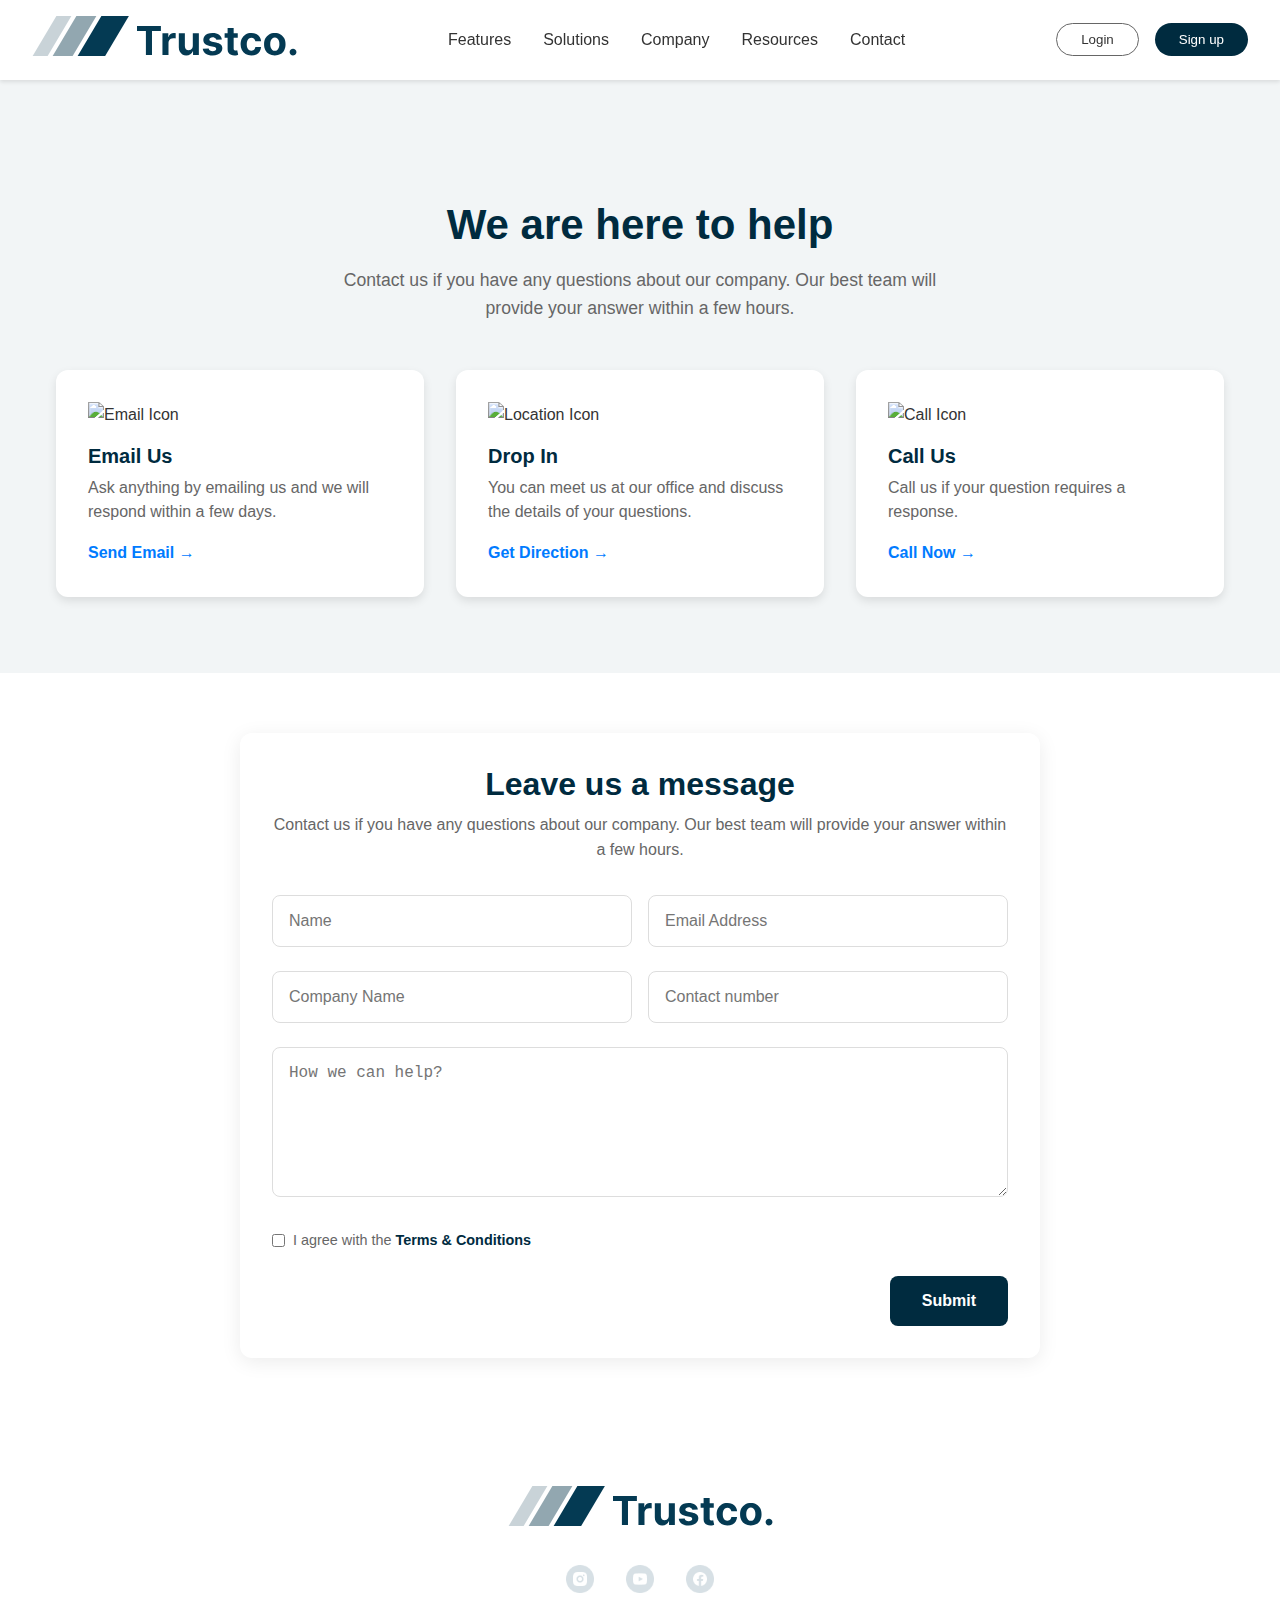
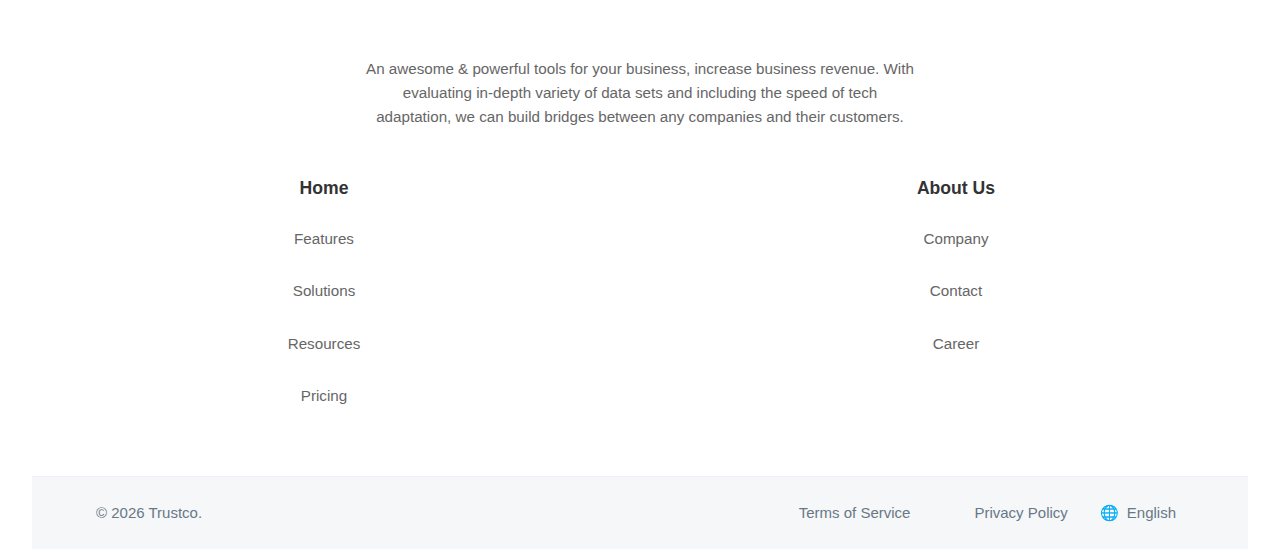
==== Contact.html @ e8b7ffca "Implement the Contact Page" ====
<!DOCTYPE html>
<html lang="en">
<head>
    <meta charset="UTF-8">
    <meta name="viewport" content="width=device-width, initial-scale=1.0">
    <title>Contact Us - Trustco</title>
    <link rel="stylesheet" href="style.css">
    <script defer src="script.js"></script>
</head>
<body>
    <!-- Navigation Bar (Header) -->
    <header class="navbar">
        <!-- Logo Section -->
        <div class="logo">
            <a href="index.html">
                <img src="images/Logo.svg" alt="Trustco Logo">
            </a>
        </div>

        <!-- Navigation Links -->
        <nav>
            <ul class="nav-links">
                <li><a href="#">Features</a></li>
                <li><a href="#">Solutions</a></li>
                <li><a href="#">Company</a></li>
                <li><a href="#">Resources</a></li>
                <li><a href="Contact.html">Contact</a></li>
            </ul>
        </nav>

        <!-- Authentication Buttons -->
        <div class="auth-buttons">
            <button class="login">Login</button>
            <button class="signup">Sign up</button>
        </div>

        <!-- Mobile Menu Toggle Button -->
        <div class="hamburger" onclick="toggleMenu()">
            ☰
        </div>
    </header>

    <!-- Mobile Menu -->
    <div class="mobile-menu" id="mobileMenu">
        <span class="close-btn" onclick="toggleMenu()">×</span>
        <ul>
            <li><a href="#">Features</a></li>
            <li><a href="#">Solutions</a></li>
            <li><a href="#">Company</a></li>
            <li><a href="#">Resources</a></li>
            <li><a href="Contact.html">Contact</a></li>
        </ul>
        <!-- Add auth buttons to mobile menu -->
        <div class="mobile-auth">
            <button class="login">Login</button>
            <button class="signup">Sign up</button>
        </div>
    </div>

    <!-- Help Section -->
    <section class="help-section">
        <div class="help-container">
            <h2>We are here to help</h2>
            <p>Contact us if you have any questions about our company. Our best team will provide your answer within a few hours.</p>
            
            <div class="help-cards">
                <!-- Email Us -->
                <div class="help-card">
                    <img src="images/email.png" alt="Email Icon" class="help-icon">
                    <h3>Email Us</h3>
                    <p>Ask anything by emailing us and we will respond within a few days.</p>
                    <a href="#">Send Email →</a>
                </div>

                <!-- Drop In -->
                <div class="help-card">
                    <img src="images/location.png" alt="Location Icon" class="help-icon">
                    <h3>Drop In</h3>
                    <p>You can meet us at our office and discuss the details of your questions.</p>
                    <a href="#">Get Direction →</a>
                </div>

                <!-- Call Us -->
                <div class="help-card">
                    <img src="images/call.png" alt="Call Icon" class="help-icon">
                    <h3>Call Us</h3>
                    <p>Call us if your question requires a response.</p>
                    <a href="#">Call Now →</a>
                </div>
            </div>
        </div>
    </section>

    <!-- Contact Form Section -->
    <section class="contact-section">
        <h2 class="contact-title">Leave us a message</h2>
        <p class="contact-subtitle">
            Contact us if you have any questions about our company. Our best team will provide your answer within a few hours.
        </p>
        <form class="contact-form">
            <div class="input-group">
                <div class="input-container">
                    <input type="text" placeholder="Name">
                </div>
                <div class="input-container">
                    <input type="email" placeholder="Email Address">
                </div>
            </div>
            <div class="input-group">
                <div class="input-container">
                    <input type="text" placeholder="Company Name">
                </div>
                <div class="input-container">
                    <input type="tel" placeholder="Contact number">
                </div>
            </div>
            <div class="textarea-container">
                <textarea placeholder="How we can help?"></textarea>
            </div>
            <div class="checkbox-group">
                <input type="checkbox" id="terms">
                <label for="terms">I agree with the <a href="#">Terms & Conditions</a></label>
            </div>
            <button type="submit" class="submit-btn">Submit</button>
        </form>
    </section>

    <!-- Footer Section -->
    <footer class="footer">
        <div class="footer-container">
            <!-- Left Section: Logo and Social Icons -->
            <div class="footer-left">
                <div class="footer-logo">
                    <img src="images/Logo.svg" alt="Trustco Logo">
                </div>
                <div class="social-icons">
                    <a href="#" aria-label="Facebook"><img src="images/Icon.png" alt="Facebook"></a>
                    <a href="#" aria-label="Instagram"><img src="images/Icon1.png" alt="Instagram"></a>
                    <a href="#" aria-label="YouTube"><img src="images/Icon3.png" alt="YouTube"></a>
                </div>
            </div>

            <!-- Center Section: Company Description -->
            <div class="footer-center">
                <p>An awesome & powerful tools for your business, increase business revenue. 
                With evaluating in-depth variety of data sets and including the speed of tech adaptation, 
                we can build bridges between any companies and their customers.</p>
            </div>

            <!-- Right Section: Navigation Links -->
            <div class="footer-right">
                <div class="footer-links">
                    <div class="footer-column">
                        <h4>Home</h4>
                        <ul>
                            <li><a href="#">Features</a></li>
                            <li><a href="#">Solutions</a></li>
                            <li><a href="#">Resources</a></li>
                            <li><a href="#">Pricing</a></li>
                        </ul>
                    </div>
                    <div class="footer-column">
                        <h4>About Us</h4>
                        <ul>
                            <li><a href="#">Company</a></li>
                            <li><a href="#">Contact</a></li>
                            <li><a href="#">Career</a></li>
                        </ul>
                    </div>
                </div>
            </div>
        </div>
        <div class="site-credit">
            <div class="credit-left">
                &copy; <span id="currentYear">2024</span> Trustco.
            </div>
            <div class="credit-center">
                <a href="#" class="term">Terms of Service</a>
                <a href="#" class="privacy">Privacy Policy</a>
            </div>
            <div class="credit-right">
                <span class="globe-icon">🌐</span> English
            </div>
        </div>
    </footer>
</body>
</html>
---- style.css ----
/* Main Styles */
/* Styles will be added in subsequent tickets */

/* ============================= */
/* CSS Variables */
/* ============================= */
:root {
    /* Colors */
    --primary-color: #002B3F;
    --secondary-color: #007BFF;
    --text-color: #333;
    --light-text: #666;
    --background-color: #f2f5f6;
    --white: #ffffff;
    
    /* Spacing */
    --spacing-xs: 4px;
    --spacing-sm: 8px;
    --spacing-md: 16px;
    --spacing-lg: 24px;
    --spacing-xl: 32px;

    /* Breakpoints */
    --mobile: 480px;
    --tablet: 768px;
    --desktop: 1024px;
}

/* ============================= */
/* General Reset and Global Styles */
/* ============================= */
* {
    margin: 0;
    padding: 0;
    box-sizing: border-box;
}

html {
    font-size: 16px; /* Base font size for rem units */
    scroll-behavior: smooth;
}

/* Responsive base font size */
@media (max-width: 768px) {
    html {
        font-size: 14px;
    }
}

@media (max-width: 480px) {
    html {
        font-size: 12px;
    }
}

body {
    font-family: Arial, sans-serif;
    line-height: 1.6;
    color: var(--text-color);
    background-color: var(--white);
}

/* Typography */
h1, h2, h3, h4, h5, h6 {
    margin-bottom: var(--spacing-md);
    line-height: 1.2;
}

h1 {
    font-size: 2.5rem;
}

h2 {
    font-size: 2rem;
}

h3 {
    font-size: 1.75rem;
}

h4 {
    font-size: 1.5rem;
}

h5 {
    font-size: 1.25rem;
}

h6 {
    font-size: 1rem;
}

p {
    margin-bottom: var(--spacing-md);
    font-size: 1rem;
}

/* Links */
a {
    color: var(--secondary-color);
    text-decoration: none;
    transition: color 0.3s ease;
}

a:hover {
    color: var(--primary-color);
    text-decoration: underline;
}

/* Container */
.container {
    width: 100%;
    max-width: 1200px;
    margin: 0 auto;
    padding: 0 var(--spacing-md);
}

/* ============================= */
/* Hero Section Styles */
/* ============================= */

.hero {
    display: flex;
    align-items: center;
    justify-content: center;
    width: 100%;
    padding: 50px;
    background-color: var(--background-color);
    min-height: 100vh;
    gap: var(--spacing-xl);
}

/* Hero Images */
.hero-image {
    flex: 1;
    display: flex;
    justify-content: center;
    align-items: center;
}

.hero-image img {
    max-width: 100%;
    height: auto;
    object-fit: contain;
}

/* Hero Content */
.hero-content {
    flex: 2;
    max-width: 600px;
    text-align: center;
    padding: 0 var(--spacing-md);
}

.hero-content h1 {
    font-size: 3.5rem;
    font-weight: bold;
    color: var(--text-color);
    margin-bottom: var(--spacing-lg);
    line-height: 1.2;
}

.hero-content .highlight {
    color: var(--primary-color);
}

.hero-content p {
    font-size: 1.1rem;
    color: var(--light-text);
    margin-bottom: var(--spacing-xl);
    line-height: 1.6;
}

/* Hero Buttons */
.buttons {
    display: flex;
    justify-content: center;
    gap: var(--spacing-md);
}

.get-started, .video-btn {
    padding: 12px 24px;
    border-radius: 30px;
    font-size: 1rem;
    font-weight: bold;
    cursor: pointer;
}

.get-started {
    background: var(--primary-color);
    color: var(--white);
    border: none;
    transition: transform 0.3s ease, background-color 0.3s ease;
}

.get-started:hover {
    transform: translateY(-2px);
    background-color: #003b56;
}

.video-btn {
    background: var(--white);
    color: var(--primary-color);
    border: 2px solid var(--primary-color);
    display: flex;
    align-items: center;
    gap: 8px;
    transition: transform 0.3s ease, background-color 0.3s ease, color 0.3s ease;
}

.video-btn:hover {
    transform: translateY(-2px);
    background-color: var(--primary-color);
    color: var(--white);
}

.video-btn img.play-icon {
    width: 20px;
    height: 20px;
    margin-right: 8px;
}

/* Media Queries */
@media (max-width: 1024px) {
    .hero {
        padding: 2rem;
    }

    .hero-content {
        flex: 1 1 100%;
        order: 1;
    }

    .hero-image {
        flex: 1 1 45%;
    }

    .left-image {
        order: 2;
    }

    .right-image {
        order: 3;
    }
}

@media (max-width: 768px) {
    .hero {
        padding: 1.5rem;
        min-height: auto;
    }

    .hero-content h1 {
        font-size: 2.5rem;
        margin-bottom: var(--spacing-md);
    }

    .buttons {
        flex-direction: column;
        align-items: center;
        gap: var(--spacing-sm);
    }

    .get-started, .video-btn {
        width: 100%;
        max-width: 300px;
    }
}

@media (max-width: 480px) {
    .hero {
        padding: 1rem;
    }

    .hero-image {
        flex: 1 1 100%;
    }

    .left-image {
        display: none;
    }

    .right-image {
        margin-top: var(--spacing-lg);
    }

    .hero-content {
        padding: 0;
    }

    .hero-content h1 {
        font-size: 2rem;
    }
}

/* Utility Classes */
.text-center {
    text-align: center;
}

.mt-1 { margin-top: var(--spacing-sm); }
.mt-2 { margin-top: var(--spacing-md); }
.mt-3 { margin-top: var(--spacing-lg); }
.mt-4 { margin-top: var(--spacing-xl); }

.mb-1 { margin-bottom: var(--spacing-sm); }
.mb-2 { margin-bottom: var(--spacing-md); }
.mb-3 { margin-bottom: var(--spacing-lg); }
.mb-4 { margin-bottom: var(--spacing-xl); }

/* ============================= */
/* Navbar Styles */
/* ============================= */
.navbar {
    display: flex;
    justify-content: space-between;
    align-items: center;
    padding: 1rem 2rem;
    background: var(--white);
    position: sticky;
    top: 0;
    z-index: 1000;
    box-shadow: 0 2px 4px rgba(0, 0, 0, 0.1);
    transition: padding 0.3s ease; /* Smooth transition for padding changes */
}

/* Logo styling */
.logo img {
    height: 40px;
    width: auto;
}

/* Navigation menu */
.nav-links {
    display: flex;
    list-style: none;
    gap: 2rem;
}

.nav-links a {
    color: var(--text-color);
    text-decoration: none;
    font-weight: 500;
    transition: color 0.3s ease;
}

.nav-links a:hover {
    color: var(--primary-color);
}

/* Authentication buttons */
.auth-buttons {
    display: flex;
    gap: 1rem;
}

.auth-buttons button {
    padding: 0.5rem 1.5rem;
    border-radius: 30px;
    font-weight: 500;
    cursor: pointer;
    transition: all 0.3s ease;
}

.login {
    background: transparent;
    border: 1px solid var(--light-text);
    color: var(--text-color);
}

.signup {
    background: var(--primary-color);
    border: none;
    color: var(--white);
}

.auth-buttons button:hover {
    transform: translateY(-2px);
}

/* Mobile menu button */
.hamburger {
    display: none;
    font-size: 1.5rem;
    cursor: pointer;
}

/* Mobile menu */
.mobile-menu {
    display: none;
    position: fixed;
    top: 0;
    left: 0;
    width: 100%;
    height: 100vh;
    background: var(--white);
    padding: 2rem;
    z-index: 1001;
    opacity: 0;
    visibility: hidden;
    transition: opacity 0.3s ease, visibility 0.3s ease;
}

.mobile-menu.active {
    opacity: 1;
    visibility: visible;
    display: block;
}

.mobile-menu ul {
    list-style: none;
    margin-top: 3rem;
    padding: 0;
}

.mobile-menu li {
    margin: 1.5rem 0;
    opacity: 0;
    transform: translateY(20px);
    transition: opacity 0.3s ease, transform 0.3s ease;
}

.mobile-menu.active li {
    opacity: 1;
    transform: translateY(0);
}

.mobile-menu a {
    color: var(--text-color);
    text-decoration: none;
    font-size: 1.2rem;
    font-weight: 500;
    transition: color 0.3s ease;
}

.mobile-menu a:hover {
    color: var(--primary-color);
}

/* Mobile menu buttons */
.mobile-menu .mobile-auth {
    margin-top: 2rem;
    display: flex;
    flex-direction: column;
    gap: 1rem;
}

.mobile-menu .mobile-auth button {
    width: 100%;
    padding: 0.8rem;
    border-radius: 30px;
    font-weight: 500;
    cursor: pointer;
    transition: all 0.3s ease;
}

/* Close button */
.close-btn {
    position: absolute;
    top: 1.5rem;
    right: 1.5rem;
    font-size: 2rem;
    cursor: pointer;
    color: var(--text-color);
    transition: color 0.3s ease;
}

.close-btn:hover {
    color: var(--primary-color);
}

/* Enhanced responsive styles */
@media (max-width: 1024px) {
    .navbar {
        padding: 1rem;
    }

    .nav-links {
        gap: 1.5rem;
    }

    .auth-buttons button {
        padding: 0.4rem 1.2rem;
    }
}

@media (max-width: 768px) {
    .navbar {
        padding: 0.8rem 1rem;
    }

    .nav-links, 
    .auth-buttons {
        display: none;
    }

    .hamburger {
        display: block;
        padding: 0.5rem;
        font-size: 1.5rem;
        color: var(--text-color);
        transition: color 0.3s ease;
    }

    .hamburger:hover {
        color: var(--primary-color);
    }

    .logo img {
        height: 35px; /* Slightly smaller logo on mobile */
    }
}

@media (max-width: 480px) {
    .navbar {
        padding: 0.6rem 0.8rem;
    }

    .logo img {
        height: 30px; /* Even smaller logo on very small screens */
    }
}

/* ============================= */
/* Trusted Companies Section */
/* ============================= */
.trusted-companies {
    padding: 4rem 2rem;
    text-align: center;
    background: var(--white);
}

.trusted-companies h2 {
    font-size: 18px;
    font-weight: 600;
    color: #333;
    margin-bottom: 15px;
}

.company-logos {
    display: flex;
    justify-content: center;
    align-items: center;
    gap: 90px;
    list-style: none;
    padding: 0;
    margin: 0;
}

.company-logos li img {
    max-height: 40px;
    filter: grayscale(100%);
    opacity: 0.8;
    transition: opacity 0.3s ease;
}

.company-logos li img:hover {
    opacity: 1;
    filter: grayscale(0%);
}

/* Responsive styles for the company logos */
@media (max-width: 1024px) {
    .company-logos {
        gap: 2rem;
    }
}

@media (max-width: 768px) {
    .trusted-companies {
        padding: 2rem;
    }

    .company-logos {
        gap: 1.5rem;
        flex-wrap: wrap; /* Allow logos to wrap on smaller screens */
    }

    .company-logos img {
        height: 25px;
        max-width: 100%; /* Ensure images don't overflow */
    }
}

@media (max-width: 480px) {
    .trusted-companies {
        padding: 2rem 1rem;
    }

    .company-logos {
        gap: 1rem;
        flex-wrap: wrap;
    }

    .company-logos img {
        height: 20px;
    }

    .trusted-companies h2 {
        font-size: 16px; /* Slightly smaller heading on mobile */
        margin-bottom: 1rem;
    }
}

/* ============================= */
/* Video Section */
/* ============================= */
.video-section {
    padding: 4rem 2rem;
    background: var(--white);
    text-align: center;
}

.video-container {
    max-width: 1200px;
    margin: 0 auto;
}

.video-section h2 {
    font-size: 2.5rem;
    color: var(--text-color);
    margin-bottom: 1rem;
}

.video-section p {
    font-size: 1.1rem;
    color: var(--light-text);
    margin-bottom: 2rem;
    max-width: 600px;
    margin-left: auto;
    margin-right: auto;
}

.video-thumbnail {
    position: relative;
    max-width: 800px;
    margin: 0 auto;
    border-radius: 20px;
    overflow: hidden;
    box-shadow: 0 10px 30px rgba(0, 0, 0, 0.1);
    cursor: pointer;
}

.video-thumbnail img {
    width: 100%;
    height: auto;
    display: block;
    transition: transform 0.3s ease;
}

.play-button {
    position: absolute;
    top: 50%;
    left: 50%;
    transform: translate(-50%, -50%);
    width: 80px;
    height: 80px;
    background: rgba(255, 255, 255, 0.9);
    border-radius: 50%;
    display: flex;
    align-items: center;
    justify-content: center;
    transition: all 0.3s ease;
    box-shadow: 0 4px 12px rgba(0, 0, 0, 0.15);
}

.play-icon {
    width: 30px;
    height: 30px;
    margin-left: 5px;
}

/* Hover effects */
.video-thumbnail:hover img {
    transform: scale(1.02);
}

.video-thumbnail:hover .play-button {
    background: white;
    transform: translate(-50%, -50%) scale(1.1);
    box-shadow: 0 6px 16px rgba(0, 0, 0, 0.2);
}

/* Responsive styles */
@media (max-width: 1024px) {
    .video-section {
        padding: 3rem 1.5rem;
    }

    .video-section h2 {
        font-size: 2rem;
    }

    .video-container {
        max-width: 90%;
    }
}

@media (max-width: 768px) {
    .video-section {
        padding: 2.5rem 1rem;
    }

    .video-section h2 {
        font-size: 1.8rem;
    }

    .video-section p {
        font-size: 1rem;
        margin-bottom: 1.5rem;
    }

    .play-button {
        width: 60px;
        height: 60px;
    }

    .play-icon {
        width: 24px;
        height: 24px;
    }

    .video-thumbnail {
        border-radius: 15px;
    }
}

@media (max-width: 480px) {
    .video-section {
        padding: 2rem 1rem;
    }

    .video-section h2 {
        font-size: 1.5rem;
    }

    .video-section p {
        font-size: 0.9rem;
        margin-bottom: 1.2rem;
    }

    .play-button {
        width: 50px;
        height: 50px;
    }

    .play-icon {
        width: 20px;
        height: 20px;
        margin-left: 3px;
    }

    .video-thumbnail {
        border-radius: 12px;
        box-shadow: 0 8px 20px rgba(0, 0, 0, 0.08);
    }
}

/* ============================= */
/* Benefits Section */
/* ============================= */
#benefit-section {
    display: flex;
    justify-content: center;
    align-items: center;
    padding: var(--spacing-xl) 5%;
    background-color: var(--white);
}

.benefit-container {
    display: flex;
    align-items: flex-start;
    max-width: 1200px;
    width: 100%;
    gap: var(--spacing-xl);
}

/* Left Side - Text Content */
.benefit-text {
    flex: 1;
    max-width: 400px;
}

.badge {
    display: inline-block;
    background-color: var(--primary-color);
    color: var(--white);
    padding: 6px 14px;
    border-radius: 15px;
    font-size: 0.875rem;
    font-weight: bold;
    margin-bottom: var(--spacing-md);
}

.benefit-heading {
    font-size: 2.8rem;
    font-weight: bold;
    margin-bottom: var(--spacing-md);
    color: var(--text-color);
    line-height: 1.2;
}

.benefit-description {
    font-size: 1.2rem;
    color: var(--light-text);
    line-height: 1.6;
}

/* Right Side - Benefit Cards */
.benefit-cards {
    display: grid;
    grid-template-columns: repeat(3, 1fr);
    gap: var(--spacing-lg);
    flex: 1.5;
}

.benefit-card {
    background-color: var(--background-color);
    padding: var(--spacing-xl);
    border-radius: 12px;
    box-shadow: 0 4px 10px rgba(0, 0, 0, 0.1);
    transition: transform 0.3s ease, box-shadow 0.3s ease;
}

.benefit-card:hover {
    transform: translateY(-5px);
    box-shadow: 0 8px 20px rgba(0, 0, 0, 0.15);
}

.card-icon {
    width: 70px;
    margin-bottom: var(--spacing-md);
}

.card-icon img {
    width: 100%;
    height: auto;
    object-fit: contain;
}

.benefit-card h3 {
    font-size: 1.3rem;
    font-weight: bold;
    color: var(--text-color);
    margin-bottom: var(--spacing-sm);
}

.benefit-card p {
    font-size: 1rem;
    color: var(--light-text);
    line-height: 1.5;
}

/* Responsive Styles */
@media (max-width: 1200px) {
    .benefit-container {
        padding: 0 var(--spacing-lg);
    }

    .benefit-heading {
        font-size: 2.4rem;
    }

    .benefit-cards {
        gap: var(--spacing-md);
    }
}

@media (max-width: 1024px) {
    .benefit-container {
        flex-direction: column;
        align-items: center;
        text-align: center;
    }

    .benefit-text {
        max-width: 600px;
        margin-bottom: var(--spacing-xl);
    }

    .benefit-cards {
        width: 100%;
        grid-template-columns: repeat(3, 1fr);
    }

    .card-icon {
        margin-left: auto;
        margin-right: auto;
    }
}

@media (max-width: 768px) {
    #benefit-section {
        padding: var(--spacing-xl) var(--spacing-md);
    }

    .benefit-heading {
        font-size: 2rem;
    }

    .benefit-description {
        font-size: 1.1rem;
    }

    .benefit-cards {
        grid-template-columns: repeat(2, 1fr);
        gap: var(--spacing-lg);
    }

    .benefit-card {
        padding: var(--spacing-lg);
        text-align: center;
    }

    .card-icon {
        width: 60px;
    }
}

@media (max-width: 480px) {
    #benefit-section {
        padding: var(--spacing-lg) var(--spacing-md);
    }

    .benefit-text {
        max-width: 100%;
    }

    .benefit-heading {
        font-size: 1.8rem;
    }

    .benefit-description {
        font-size: 1rem;
    }

    .benefit-card {
        padding: var(--spacing-md);
    }

    .card-icon {
        width: 50px;
    }

    .benefit-card h3 {
        font-size: 1.2rem;
    }

    .benefit-card p {
        font-size: 0.9rem;
    }

    .benefit-cards {
        grid-template-columns: 1fr;
    }
}

/* Building Bridges Section */
#building-bridge {
    display: flex;
    justify-content: center;
    align-items: center;
    padding: 80px 5%;
    background-color: #fff;
}

/* Container */
.bridge-container {
    display: flex;
    align-items: center;
    max-width: 1200px;
    width: 100%;
    gap: 60px;
}

/* Left Side: Image */
.bridge-image {
    position: relative;
    width: 50%;
}

.bridge-image img {
    width: 100%;
    max-width: 500px;
    border-radius: 15px;
}

/* Award Badge (Circular) */
.award-badge {
    position: absolute;
    bottom: 30px;
    right: -50px;
}

.award-badge img {
    width: 150px;
    height: auto;
    transition: transform 0.3s ease;
}

/* Right Side: Content */
.bridge-content {
    width: 50%;
}

.bridge-content h2 {
    font-size: 2.8rem;
    font-weight: bold;
    color: #000;
    line-height: 1.2;
}

.bridge-content h2 span {
    color: #7A8A99;
    display: inline-block;
}

.bridge-content p {
    font-size: 1.2rem;
    color: #555;
    margin: 20px 0 30px;
    line-height: 1.5;
}

/* Button */
.view-reports {
    background-color: #0D3B56;
    color: white;
    padding: 12px 24px;
    border-radius: 30px;
    font-size: 1rem;
    border: none;
    cursor: pointer;
    transition: background-color 0.3s ease;
    display: inline-flex;
    align-items: center;
    gap: 8px;
}

.view-reports::after {
    content: "→";
    font-size: 1.2em;
}

.view-reports:hover {
    background-color: #082A40;
}

/* Responsive Styles */
@media (max-width: 1200px) {
    .bridge-container {
        gap: 40px;
        padding: 0 20px;
    }

    .bridge-content h2 {
        font-size: 2.4rem;
    }

    .award-badge {
        right: -30px;
    }

    .award-badge img {
        width: 130px;
    }
}

@media (max-width: 1024px) {
    #building-bridge {
        padding: 60px 5%;
    }

    .bridge-content h2 {
        font-size: 2.2rem;
    }

    .bridge-content p {
        font-size: 1.1rem;
    }

    .award-badge {
        right: -20px;
        bottom: 20px;
    }

    .award-badge img {
        width: 120px;
    }
}

@media (max-width: 768px) {
    .bridge-container {
        flex-direction: column;
        text-align: center;
        gap: 40px;
    }

    .bridge-image {
        width: 100%;
        display: flex;
        justify-content: center;
        margin-bottom: 20px;
    }

    .bridge-image img {
        width: 90%;
        max-width: 400px;
    }

    .bridge-content {
        width: 100%;
    }

    .bridge-content h2 {
        font-size: 2rem;
    }

    .bridge-content p {
        font-size: 1.1rem;
        max-width: 500px;
        margin: 20px auto 30px;
    }

    .award-badge {
        right: 5%;
        bottom: -30px;
    }

    .award-badge img {
        width: 100px;
    }
}

@media (max-width: 480px) {
    #building-bridge {
        padding: 40px 20px;
    }

    .bridge-container {
        gap: 30px;
    }

    .bridge-image img {
        max-width: 300px;
    }

    .bridge-content h2 {
        font-size: 1.8rem;
    }

    .bridge-content p {
        font-size: 1rem;
        margin: 15px auto 25px;
    }

    .award-badge {
        right: 0;
        bottom: -20px;
    }

    .award-badge img {
        width: 80px;
    }

    .view-reports {
        padding: 10px 20px;
        font-size: 0.9rem;
    }
}

/* Numbers Section */
.stats-section {
    display: flex;
    justify-content: space-between;
    align-items: center;
    text-align: center;
    padding: 80px 20px;
    max-width: 1200px;
    margin: auto;
    gap: 30px;
    flex-wrap: wrap;
}

.stat {
    flex: 1;
    min-width: 200px;
    position: relative;
    padding: 20px;
    transition: transform 0.3s ease;
}

.stat:hover {
    transform: translateY(-5px);
}

.stat h2 {
    font-size: clamp(2.5rem, 4vw, 3.5rem);
    font-weight: bold;
    color: #0D3B56;
    margin: 0;
    display: inline-flex;
    align-items: center;
    justify-content: center;
    line-height: 1.2;
}

.stat span {
    font-size: clamp(1.5rem, 2.5vw, 2rem);
    color: #0D3B56;
    margin-left: 4px;
    font-weight: bold;
}

.stat p {
    font-size: clamp(0.9rem, 1.5vw, 1.1rem);
    color: #555;
    margin-top: 12px;
    line-height: 1.4;
}

/* Counter Animation */
.counter {
    transition: all 0.3s ease;
}

/* Responsive Styles */
@media (max-width: 1200px) {
    .stats-section {
        padding: 60px 40px;
        justify-content: center;
    }

    .stat {
        flex: 0 0 calc(50% - 40px);
        min-width: 180px;
        margin: 0 20px;
    }
}

@media (max-width: 1024px) {
    .stats-section {
        padding: 50px 30px;
        gap: 40px;
    }

    .stat {
        flex: 0 0 calc(50% - 30px);
        padding: 15px;
        margin: 0 15px;
    }
}

@media (max-width: 768px) {
    .stats-section {
        padding: 40px 20px;
        flex-direction: column;
        gap: 35px;
    }

    .stat {
        flex: 0 0 100%;
        max-width: 300px;
        margin: 0;
        padding: 10px;
    }

    .stat:not(:last-child)::after {
        content: '';
        display: block;
        width: 50px;
        height: 1px;
        background-color: #ddd;
        margin: 20px auto 0;
    }
}

@media (max-width: 480px) {
    .stats-section {
        padding: 30px 15px;
        gap: 30px;
    }

    .stat {
        padding: 8px;
    }

    .stat:hover {
        transform: none; /* Disable hover effect on mobile */
    }

    .stat:not(:last-child)::after {
        width: 40px;
        margin: 15px auto 0;
    }
}

/* Founder Section */
.founder-section {
    display: flex;
    align-items: center;
    justify-content: space-between;
    max-width: var(--container-width, 1100px);
    margin: auto;
    padding: var(--spacing-xl) var(--spacing-md);
    gap: var(--spacing-xl);
    background-color: var(--white);
}

/* Content Styles */
.contents {
    flex: 1;
    max-width: 500px;
}

.contents h2 {
    font-size: clamp(2rem, 3vw, 2.5rem);
    font-weight: bold;
    color: var(--primary-color, #19223A);
    margin-bottom: var(--spacing-lg);
}

.quote {
    font-size: clamp(0.95rem, 1.5vw, 1.1rem);
    color: var(--light-text);
    line-height: 1.6;
    margin-bottom: var(--spacing-lg);
    position: relative;
    padding-left: var(--spacing-md);
    border-left: 3px solid var(--primary-color);
    font-style: italic;
}

.founder-name {
    font-size: clamp(1rem, 1.5vw, 1.1rem);
    font-weight: bold;
    margin-bottom: var(--spacing-xs);
    color: var(--primary-color);
}

.founder-title {
    font-size: clamp(0.9rem, 1.2vw, 1rem);
    color: var(--light-text);
    margin-bottom: var(--spacing-lg);
}

/* Image Container Styles */
.image-containers {
    position: relative;
    flex: 1;
    max-width: 520px;
    margin-left: var(--spacing-lg);
}

.founder-img {
    width: 100%;
    height: auto;
    border-radius: 15px;
    z-index: 2;
    box-shadow: 0 10px 30px rgba(0, 0, 0, 0.1);
    object-fit: cover;
}

.team-member {
    position: absolute;
    bottom: -15px;
    left: -15px;
    width: clamp(100px, 30%, 170px);
    height: auto;
    aspect-ratio: 1;
    z-index: 3;
    border-radius: 50%;
    box-shadow: 0 5px 15px rgba(0, 0, 0, 0.1);
}

/* Responsive Styles */
@media (max-width: 1200px) {
    .founder-section {
        padding: var(--spacing-xl) var(--spacing-lg);
        gap: var(--spacing-lg);
    }

    .image-containers {
        margin-left: var(--spacing-md);
    }
}

@media (max-width: 1024px) {
    .founder-section {
        padding: var(--spacing-lg) var(--spacing-md);
    }

    .contents {
        max-width: 450px;
    }

    .image-containers {
        max-width: 450px;
    }

    .team-member {
        bottom: -10px;
        left: -10px;
    }
}

@media (max-width: 768px) {
    .founder-section {
        flex-direction: column-reverse;
        text-align: center;
        gap: var(--spacing-xl);
    }

    .contents {
        max-width: 600px;
        padding: 0;
    }

    .quote {
        text-align: left;
        margin-left: auto;
        margin-right: auto;
        max-width: 500px;
    }

    .image-containers {
        margin-left: 0;
        width: 100%;
        max-width: 400px;
        padding: 0 var(--spacing-md);
    }

    .team-member {
        left: 0;
    }

    /* Center CTA button container */
    .cta-button-container {
        display: flex;
        justify-content: center;
    }
}

@media (max-width: 480px) {
    .founder-section {
        padding: var(--spacing-lg) var(--spacing-sm);
        gap: var(--spacing-lg);
    }

    .contents {
        padding: 0 var(--spacing-sm);
    }

    .quote {
        font-size: 0.95rem;
        padding-left: var(--spacing-sm);
    }

    .image-containers {
        max-width: 320px;
    }

    .team-member {
        width: 25%;
        bottom: -8px;
    }

    /* Adjust CTA button for mobile */
    .cta-button {
        padding: 10px 16px;
        font-size: 0.9rem;
    }
}

/* Add smooth transitions */
.founder-section * {
    transition: all 0.3s ease-in-out;
}

/* CTA Button */
.cta-button {
    background-color: #0D3B56;
    color: white;
    font-size: 1rem;
    padding: 12px 24px;
    border: none;
    border-radius: 30px;
    display: inline-flex;
    align-items: center;
    gap: 8px;
    cursor: pointer;
    transition: all 0.3s ease;
}

.cta-button span {
    font-size: 1.2rem;
    transition: transform 0.3s ease;
}

.cta-button:hover {
    background-color: #082A40;
    transform: translateY(-2px);
    box-shadow: 0 4px 12px rgba(13, 59, 86, 0.15);
}

.cta-button:hover span {
    transform: translateX(5px);
}

.cta-button:active {
    transform: translateY(0);
    box-shadow: 0 2px 6px rgba(13, 59, 86, 0.1);
}

/* Media Queries */
@media (max-width: 768px) {
    .cta-button {
        margin: 0 auto;
        padding: 10px 20px;
    }
}

@media (max-width: 480px) {
    .cta-button {
        font-size: 0.9rem;
        padding: 10px 16px;
    }

    .cta-button span {
        font-size: 1.1rem;
    }
}

/* Testimonial Section */
.testimonial-section {
    background-color: #F5F8FA;
    padding: 80px 20px;
    width: 100%;
}

.testimonial-container {
    max-width: 1200px;
    margin: 0 auto;
}

/* Header */
.header {
    display: flex;
    justify-content: space-between;
    align-items: center;
    margin-bottom: 60px;
    padding: 0 20px;
}

.header h2 {
    font-size: clamp(2rem, 3vw, 2.5rem);
    color: #19223A;
    font-weight: bold;
}

.see-all {
    color: #19223A;
    text-decoration: none;
    font-size: 1rem;
    display: flex;
    align-items: center;
    gap: 5px;
    transition: color 0.3s ease;
}

.see-all:hover {
    color: #0D3B56;
}

/* Testimonials Grid */
.testimonials {
    display: grid;
    grid-template-columns: repeat(auto-fit, minmax(300px, 1fr));
    gap: 30px;
    padding: 0 20px;
    margin-bottom: 40px;
}

/* Testimonial Card */
.testimonial-card {
    background: white;
    border-radius: 15px;
    padding: 30px;
    box-shadow: 0 4px 15px rgba(0, 0, 0, 0.08);
    transition: transform 0.3s ease, box-shadow 0.3s ease;
}

.testimonial-card:hover {
    transform: translateY(-5px);
    box-shadow: 0 8px 25px rgba(0, 0, 0, 0.12);
}

/* Quote Styling */
.quote {
    font-size: 1.1rem;
    line-height: 1.6;
    color: #555;
    margin-bottom: 25px;
    position: relative;
    padding-left: 25px;
    font-style: italic;
}

.quote::before {
    content: '"';
    position: absolute;
    left: 0;
    top: -5px;
    font-size: 2.5rem;
    color: #0D3B56;
    font-family: serif;
    line-height: 1;
}

/* Author Section */
.author {
    display: flex;
    align-items: center;
    gap: 15px;
    padding-top: 20px;
    border-top: 1px solid #eee;
}

.author img {
    width: 50px;
    height: 50px;
    border-radius: 50%;
    object-fit: cover;
}

.author .info {
    flex: 1;
}

.author .name {
    font-weight: bold;
    color: #19223A;
    margin-bottom: 4px;
    font-size: 1.1rem;
}

.author .title {
    color: #777;
    font-size: 0.9rem;
    line-height: 1.4;
}

/* Carousel Dots */
.carousel-dots {
    display: flex;
    justify-content: center;
    gap: 8px;
    margin-top: 20px;
}

.dot {
    width: 8px;
    height: 8px;
    background-color: #D9D9D9;
    border-radius: 50%;
    cursor: pointer;
    transition: all 0.3s ease;
}

.dot.active {
    background-color: #19223A;
    width: 24px;
    border-radius: 4px;
}

/* Responsive Design */
@media (max-width: 1024px) {
    .testimonial-section {
        padding: 60px 20px;
    }
    
    .testimonials {
        grid-template-columns: repeat(2, 1fr);
    }
}

@media (max-width: 768px) {
    .testimonial-section {
        padding: 40px 20px;
    }

    .header {
        flex-direction: column;
        text-align: center;
        gap: 15px;
        margin-bottom: 40px;
    }

    .testimonials {
        grid-template-columns: 1fr;
        max-width: 500px;
        margin: 0 auto 30px;
    }

    .quote {
        font-size: 1rem;
    }
}

/* Blog Section */
.blog-section {
    max-width: 1100px;
    margin: 0 auto;
    margin-top: clamp(1.5rem, 5vw, 2rem);
    padding: 0 clamp(1rem, 3vw, 1.25rem);
}

.blog-header {
    display: flex;
    justify-content: space-between;
    align-items: center;
    margin-bottom: clamp(1.25rem, 4vw, 1.5rem);
}

.blog-header h2 {
    font-size: clamp(1.5rem, 3vw, 1.75rem);
    font-weight: bold;
    color: var(--text-color);
}

.blog-header .highlight {
    color: var(--secondary-color);
}

.blog-header .see-all {
    text-decoration: none;
    color: var(--secondary-color);
    font-weight: bold;
    font-size: clamp(0.875rem, 2vw, 1rem);
    padding: 0.5rem;  /* Larger touch target */
    margin: -0.5rem;  /* Offset padding */
    transition: opacity 0.3s ease;
}

/* Blog Container */
.blog-container {
    display: grid;
    grid-template-columns: repeat(auto-fit, minmax(min(100%, 300px), 1fr));
    gap: clamp(1rem, 3vw, 1.25rem);
}

/* Blog Card */
.blog-card {
    background: var(--white);
    border-radius: 0.625rem;
    overflow: hidden;
    box-shadow: 0 0.25rem 0.625rem rgba(0, 0, 0, 0.1);
    height: 100%;
    display: flex;
    flex-direction: column;
    transition: transform 0.3s ease, box-shadow 0.3s ease;
}

.blog-card:hover {
    transform: translateY(-0.3125rem);
    box-shadow: 0 0.5rem 1rem rgba(0, 0, 0, 0.15);
}

.blog-card img {
    width: 100%;
    aspect-ratio: 16/9;
    object-fit: cover;
}

.blog-content {
    padding: clamp(0.75rem, 3vw, 1rem);
    display: flex;
    flex-direction: column;
    flex-grow: 1;
}

.blog-date {
    font-size: clamp(0.75rem, 2vw, 0.875rem);
    color: var(--light-text);
    margin-bottom: 0.5rem;
}

.blog-date span {
    font-weight: bold;
}

.blog-card h3 {
    font-size: clamp(1rem, 2.5vw, 1.125rem);
    font-weight: bold;
    margin-bottom: 0.75rem;
    color: var(--text-color);
    line-height: 1.4;
    display: -webkit-box;
    -webkit-line-clamp: 2;
    -webkit-box-orient: vertical;
    overflow: hidden;
}

.blog-text {
    font-size: clamp(0.875rem, 2vw, 1rem);
    color: var(--light-text);
    margin-bottom: 1rem;
    line-height: 1.6;
    display: -webkit-box;
    -webkit-line-clamp: 3;
    -webkit-box-orient: vertical;
    overflow: hidden;
    flex-grow: 1;
}

.read-more {
    text-decoration: none;
    color: var(--secondary-color);
    font-weight: bold;
    font-size: clamp(0.875rem, 2vw, 1rem);
    padding: 0.5rem 0;
    display: inline-flex;
    align-items: center;
    gap: 0.25rem;
    margin-top: auto;
}

.read-more:hover {
    opacity: 0.8;
}

/* Media Queries */
@media (max-width: 768px) {
    .blog-header {
        flex-direction: column;
        text-align: center;
        gap: 0.75rem;
    }

    .blog-container {
        grid-template-columns: 1fr;
        max-width: 31.25rem;
        margin: 0 auto;
    }

    .blog-card {
        margin: 0 auto;
        width: 100%;
    }
}

@media (max-width: 480px) {
    .blog-content {
        padding: 0.75rem;
    }

    .blog-card h3 {
        -webkit-line-clamp: 2; /* Ensure titles don't get too tall on mobile */
    }

    .blog-text {
        -webkit-line-clamp: 2; /* Show less text on mobile */
    }
}

/* CTA Section */
.cta-section {
    display: flex;
    align-items: center;
    justify-content: space-between;
    background-color: #0D0D0D;
    color: white;
    padding: clamp(2rem, 5vw, 5rem) clamp(1.25rem, 5vw, 10%);
    padding: clamp(2rem, 5vw, 5rem) clamp(1.25rem, 5vw, 10%);
    position: relative;
    margin-top: 2.5rem;
    min-height: 490px;
    overflow: hidden;
}

/* CTA Left Content */
.cta-content {
    max-width: 50%;
    z-index: 1;
    z-index: 1;
}

.cta-heading {
    font-size: clamp(1.75rem, 4vw, 2.625rem);
    font-size: clamp(1.75rem, 4vw, 2.625rem);
    font-weight: bold;
    line-height: 1.2;
    margin-bottom: clamp(1rem, 3vw, 1.5rem);
}

.cta-btn {
    background-color: #FFC857;
    border: none;
    padding: clamp(0.75rem, 2vw, 0.875rem) clamp(1.25rem, 3vw, 1.5rem);
    font-size: clamp(1rem, 2vw, 1.125rem);
    padding: clamp(0.75rem, 2vw, 0.875rem) clamp(1.25rem, 3vw, 1.5rem);
    font-size: clamp(1rem, 2vw, 1.125rem);
    font-weight: bold;
    border-radius: 8px;
    cursor: pointer;
    margin-top: clamp(1rem, 3vw, 1.25rem);
    margin-top: clamp(1rem, 3vw, 1.25rem);
    display: inline-block;
    transition: 0.3s ease-in-out;
    white-space: nowrap;
}

.cta-btn:hover {
    background-color: #E5B23A;
    transform: translateY(-2px);
    transform: translateY(-2px);
}

.cta-subtext {
    font-size: clamp(0.875rem, 1.5vw, 1rem);
    margin-top: clamp(0.625rem, 2vw, 0.75rem);
    font-size: clamp(0.875rem, 1.5vw, 1rem);
    margin-top: clamp(0.625rem, 2vw, 0.75rem);
    opacity: 0.8;
}

/* CTA Right Image */
.cta-image-wrapper {
    position: relative;
    max-width: 50%;
    margin-left: 2rem;
    max-width: 50%;
    margin-left: 2rem;
}

.cta-image {
    max-width: 100%;
    height: auto;
    display: block;
    position: relative;
    z-index: 1;
}

/* Decorative Elements */
.cta-decor {
    position: absolute;
    width: clamp(35px, 5vw, 55px);
    height: clamp(120px, 15vw, 180px);
    width: clamp(35px, 5vw, 55px);
    height: clamp(120px, 15vw, 180px);
    border-radius: 12px;
}

.cta-decor-yellow {
    background-color: #FFC857;
    right: -25px;
    bottom: 1%;
}

.cta-decor-blue {
    background-color: #002F4B;
    right: 50px;
    bottom: 1%;
}

/* Tablet Breakpoint */
@media (max-width: 1024px) {
    .cta-section {
        padding: 3rem 5%;
    }

    .cta-content {
        max-width: 55%;
    }

    .cta-image-wrapper {
        max-width: 45%;
    }

    .cta-decor {
        width: 40px;
        height: 140px;
    }
}

/* Mobile Breakpoint */
/* Tablet Breakpoint */
@media (max-width: 1024px) {
    .cta-section {
        padding: 3rem 5%;
    }

    .cta-content {
        max-width: 55%;
    }

    .cta-image-wrapper {
        max-width: 45%;
    }

    .cta-decor {
        width: 40px;
        height: 140px;
    }
}

/* Mobile Breakpoint */
@media (max-width: 768px) {
    .cta-section {
        flex-direction: column;
        text-align: center;
        padding: 2.5rem 1.25rem;
        min-height: auto;
    }

    .cta-content {
        max-width: 100%;
        margin-bottom: 2rem;
    }

    .cta-heading {
        font-size: clamp(1.5rem, 6vw, 1.75rem);
        margin-bottom: 1rem;
        font-size: clamp(1.5rem, 6vw, 1.75rem);
        margin-bottom: 1rem;
    }

    .cta-btn {
        width: 100%;
        max-width: 300px;
        margin: 1rem auto;
    }

    .cta-image-wrapper {
        max-width: 85%;
        margin: 1.5rem auto 0;
    }

    .cta-decor {
        width: 20px;
        height: 70px;
    }

    .cta-decor-yellow {
        right: -10px;
        right: -10px;
        bottom: 8%;
    }

    .cta-decor-blue {
        right: 20px;
        right: 20px;
        bottom: 5%;
    }
}

/* Small Mobile Breakpoint */
@media (max-width: 480px) {
    .cta-section {
        padding: 2rem 1rem;
    }

    .cta-heading {
        font-size: 1.5rem;
    }

    .cta-btn {
        font-size: 1rem;
        padding: 0.75rem 1rem;
        max-width: 250px;
    }

    .cta-subtext {
        font-size: 0.875rem;
    }

    .cta-image-wrapper {
        max-width: 95%;
    }

    .cta-decor {
        width: 15px;
        height: 50px;
    }
}

/* Small Mobile Breakpoint */
@media (max-width: 480px) {
    .cta-section {
        padding: 2rem 1rem;
    }

    .cta-heading {
        font-size: 1.5rem;
    }

    .cta-btn {
        font-size: 1rem;
        padding: 0.75rem 1rem;
        max-width: 250px;
    }

    .cta-subtext {
        font-size: 0.875rem;
    }

    .cta-image-wrapper {
        max-width: 95%;
    }

    .cta-decor {
        width: 15px;
        height: 50px;
    }
}

/* Footer Styles - Mobile First Approach */
.footer {
    background-color: var(--white);
    padding: clamp(2rem, 5vw, 4rem) clamp(1rem, 3vw, 2rem) 0;
    margin-top: clamp(2rem, 5vw, 4rem);
}

.footer-container {
    max-width: 1200px;
        margin: 0 auto;
    display: grid;
    grid-template-columns: 1fr;
    gap: clamp(1.5rem, 4vw, 3rem);
    padding-bottom: clamp(2rem, 4vw, 3rem);
}

/* Left Section - Logo and Social Icons */
.footer-left {
    display: flex;
    flex-direction: column;
    align-items: center;
    gap: clamp(1rem, 3vw, 1.5rem);
}

.footer-logo img {
    height: clamp(2rem, 5vw, 2.5rem);
    width: auto;
}

.social-icons {
    display: flex;
    gap: clamp(0.75rem, 2vw, 1rem);
}

.social-icons a {
    transition: transform 0.3s ease;
    padding: 0.5rem;  /* Larger touch target */
}

.social-icons a:hover {
    transform: translateY(-3px);
}

.social-icons img {
    width: clamp(1.5rem, 4vw, 1.75rem);
    height: clamp(1.5rem, 4vw, 1.75rem);
}

/* Center Section - Company Description */
.footer-center {
    text-align: center;
}

.footer-center p {
    color: var(--light-text);
    line-height: 1.6;
    font-size: clamp(0.875rem, 2vw, 0.95rem);
    max-width: 65ch;
    margin: 0 auto;
}

/* Right Section - Navigation Links */
.footer-links {
    display: grid;
    grid-template-columns: repeat(auto-fit, minmax(140px, 1fr));
    gap: clamp(2rem, 5vw, 4rem);
    justify-content: center;
    text-align: center;
}

.footer-column h4 {
    color: var(--text-color);
    font-size: clamp(1rem, 2.5vw, 1.1rem);
    margin-bottom: clamp(0.75rem, 2vw, 1.25rem);
}

.footer-column ul {
    list-style: none;
    padding: 0;
}

.footer-column ul li {
    margin-bottom: clamp(0.5rem, 1.5vw, 0.75rem);
}

.footer-column ul li a {
    color: var(--light-text);
    text-decoration: none;
    transition: color 0.3s ease;
    font-size: clamp(0.875rem, 2vw, 0.95rem);
    padding: 0.5rem;  /* Larger touch target */
    display: inline-block;
}

.footer-column ul li a:hover {
    color: var(--primary-color);
}

/* Site Credits - Desktop First Approach */
.site-credit {
    background-color: #f5f7f9;
    padding: clamp(0.75rem, 2vw, 1rem) clamp(1.25rem, 5vw, 8rem);
    display: flex;
    justify-content: space-between;
    align-items: center;
    font-size: clamp(0.875rem, 1.5vw, 0.9375rem);
    color: #697786;
    border-top: 1px solid #eef0f3;
    flex-wrap: wrap; /* Allow wrapping on smaller screens */
    gap: 1rem; /* Add gap between wrapped items */
}

/* Left Section - Copyright */
.credit-left {
    flex: 1;
    min-width: 200px; /* Ensure reasonable width when wrapping */
}

/* Center Section - Legal Links */
.credit-center {
    display: flex;
    gap: clamp(1rem, 4vw, 3rem);
    flex-wrap: wrap; /* Allow links to wrap */
    justify-content: center;
}

.credit-center a {
    color: inherit;
    text-decoration: none;
    transition: color 0.3s ease;
    padding: 0.5rem;
    white-space: nowrap; /* Prevent link text from breaking */
}

.credit-center a:hover {
    color: var(--primary-color);
}

/* Right Section - Language Selector */
.credit-right {
    display: flex;
    align-items: center;
    gap: 0.5rem;
    cursor: pointer;
    padding: 0.5rem;
    white-space: nowrap;
    margin-left: auto; /* Push to the right */
}

/* Responsive Styles */
@media (max-width: 768px) {
    .site-credit {
        flex-direction: column;
        text-align: center;
        padding: 1rem;
        gap: 1rem;
    }

    .credit-left {
        min-width: unset;
        width: 100%;
    }

    .credit-center {
        width: 100%;
        justify-content: center;
        gap: 1rem;
    }

    .credit-right {
        margin: 0 auto;
    }
}

@media (max-width: 480px) {
    .site-credit {
        padding: 1rem 0.75rem;
        font-size: 0.875rem;
    }

    .credit-center {
        flex-direction: column;
        gap: 0.75rem;
    }

    .credit-center a {
        padding: 0.375rem;
    }
}
/* Help Section Styles */
.help-section {
    background-color: var(--background-color);
    padding: 120px 20px 60px;
    text-align: center;
}

.help-container {
    max-width: 1200px;
    margin: 0 auto;
}

.help-container h2 {
    font-size: clamp(2rem, 4vw, 2.625rem);
    font-weight: bold;
    color: var(--primary-color);
    margin-bottom: var(--spacing-md);
}

.help-container > p {
    font-size: clamp(1rem, 2vw, 1.1rem);
    color: var(--light-text);
    margin-bottom: var(--spacing-xl);
    max-width: 600px;
    margin-left: auto;
    margin-right: auto;
}

.help-cards {
    display: grid;
    grid-template-columns: repeat(auto-fit, minmax(280px, 1fr));
    gap: var(--spacing-xl);
    padding: var(--spacing-md);
}

.help-card {
    background: var(--white);
    border-radius: 12px;
    padding: var(--spacing-xl);
    text-align: left;
    box-shadow: 0 4px 10px rgba(0, 0, 0, 0.1);
    transition: transform 0.3s ease, box-shadow 0.3s ease;
}

.help-card:hover {
    transform: translateY(-5px);
    box-shadow: 0 8px 20px rgba(0, 0, 0, 0.15);
}

.help-icon {
    width: 40px;
    height: 40px;
    margin-bottom: var(--spacing-md);
}

.help-card h3 {
    font-size: 1.25rem;
    color: var(--primary-color);
    margin-bottom: var(--spacing-sm);
}

.help-card p {
    font-size: 1rem;
    color: var(--light-text);
    margin-bottom: var(--spacing-md);
    line-height: 1.5;
}

.help-card a {
    color: var(--secondary-color);
    text-decoration: none;
    font-weight: bold;
    font-size: 1rem;
    display: inline-flex;
    align-items: center;
    transition: color 0.3s ease;
}

.help-card a:hover {
    color: var(--primary-color);
}

/* Contact Form Section */
.contact-section {
    max-width: 800px;
    margin: 60px auto;
    padding: var(--spacing-xl);
    background: var(--white);
    border-radius: 12px;
    box-shadow: 0 4px 20px rgba(0, 0, 0, 0.08);
}

.contact-title {
    font-size: clamp(1.75rem, 3vw, 2rem);
    color: var(--primary-color);
    margin-bottom: var(--spacing-sm);
    text-align: center;
}

.contact-subtitle {
    color: var(--light-text);
    text-align: center;
    margin-bottom: var(--spacing-xl);
    font-size: clamp(0.9rem, 2vw, 1rem);
}

.contact-form {
    display: flex;
    flex-direction: column;
    gap: var(--spacing-lg);
}

.input-group {
    display: grid;
    grid-template-columns: repeat(2, 1fr);
    gap: var(--spacing-md);
}

.input-container input,
.textarea-container textarea {
    width: 100%;
    padding: var(--spacing-md);
    border: 1px solid #ddd;
    border-radius: 8px;
    font-size: 1rem;
    transition: border-color 0.3s ease;
}

.input-container input:focus,
.textarea-container textarea:focus {
    border-color: var(--secondary-color);
    outline: none;
}

.textarea-container textarea {
    min-height: 150px;
    resize: vertical;
}

.checkbox-group {
    display: flex;
    align-items: center;
    gap: var(--spacing-sm);
    font-size: 0.9rem;
    color: var(--light-text);
}

.checkbox-group a {
    color: var(--primary-color);
    font-weight: bold;
}

.submit-btn {
    background: var(--primary-color);
    color: var(--white);
    padding: var(--spacing-md) var(--spacing-xl);
    border: none;
    border-radius: 8px;
    font-size: 1rem;
    font-weight: bold;
    cursor: pointer;
    transition: background-color 0.3s ease, transform 0.3s ease;
    align-self: flex-end;
}

.submit-btn:hover {
    background-color: #003b56;
    transform: translateY(-2px);
}

/* Responsive Styles for Contact Page */
@media (max-width: 768px) {
    .help-section {
        padding: 100px 20px 40px;
    }

    .input-group {
        grid-template-columns: 1fr;
    }

    .submit-btn {
        width: 100%;
        align-self: center;
    }
}

@media (max-width: 480px) {
    .help-section {
        padding: 80px 16px 30px;
    }

    .contact-section {
        padding: var(--spacing-lg);
        margin: 30px var(--spacing-md);
    }

    .help-card {
        padding: var(--spacing-lg);
    }
}
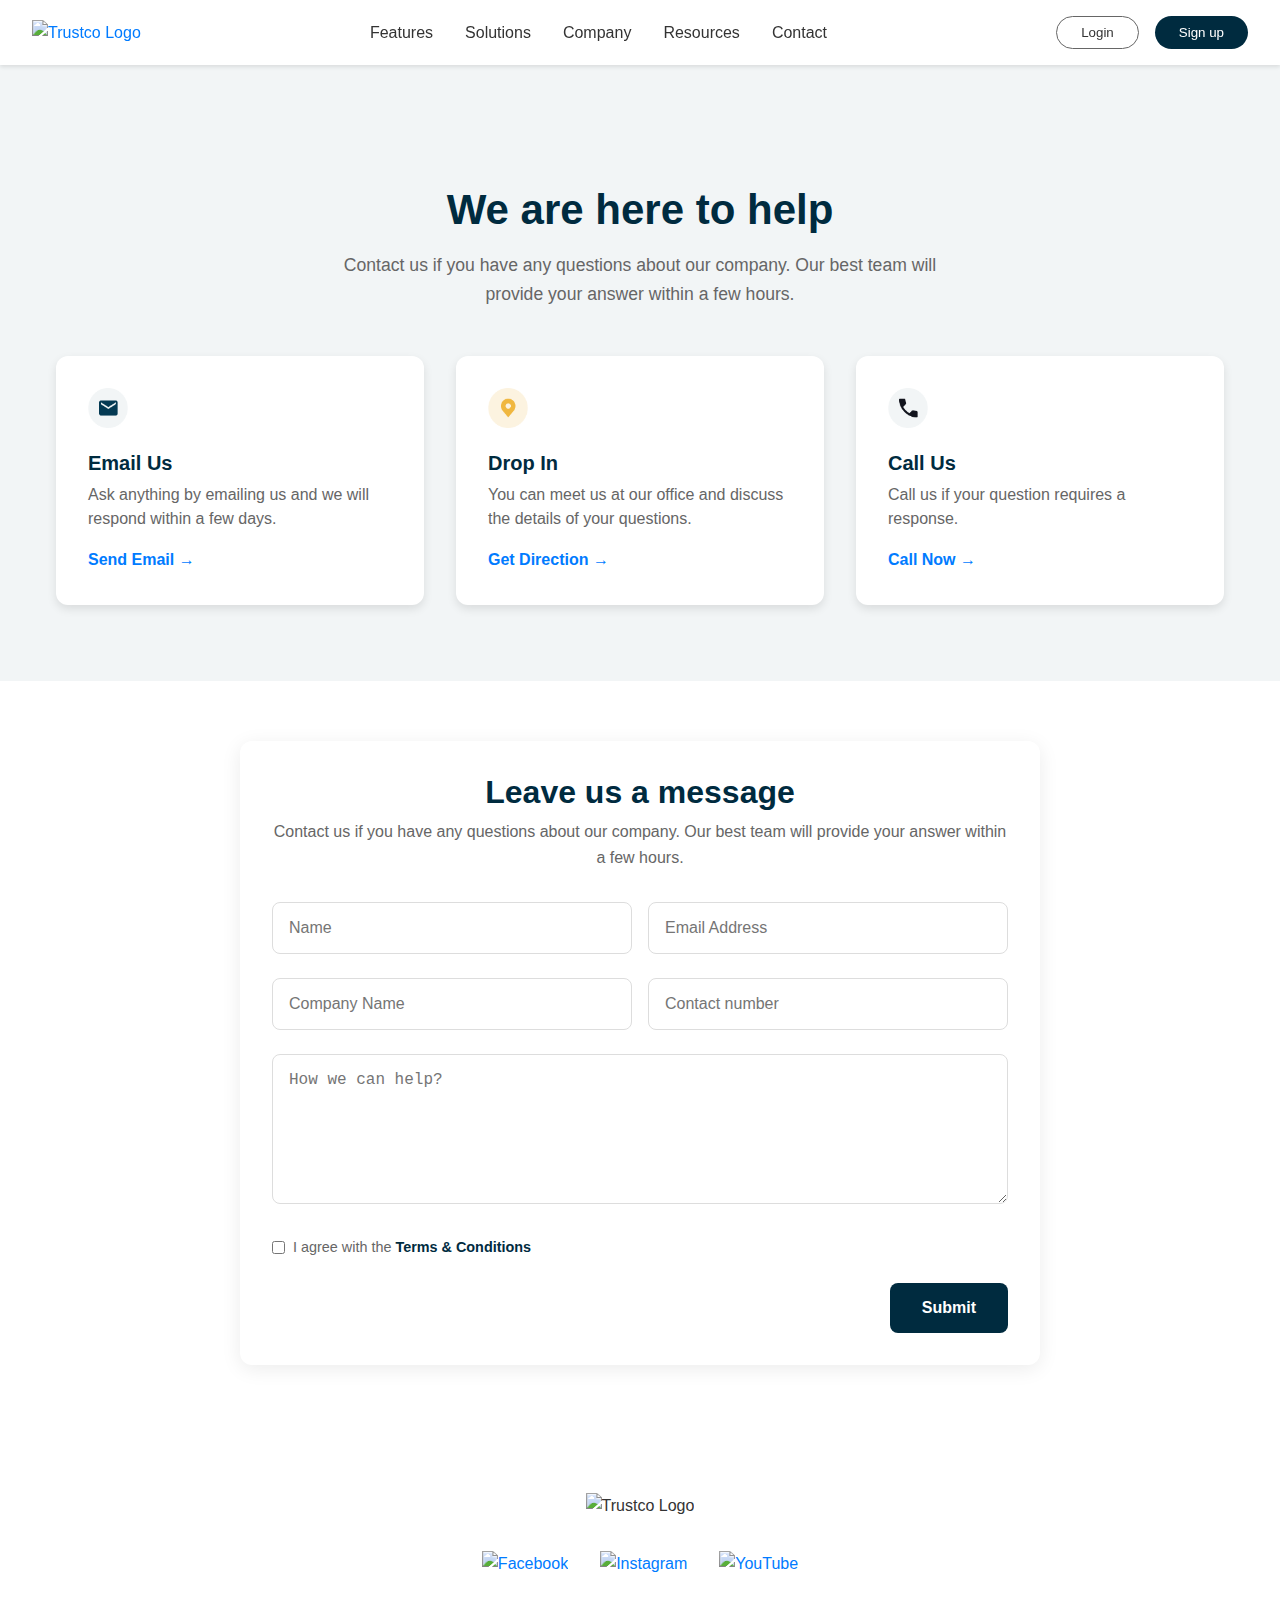
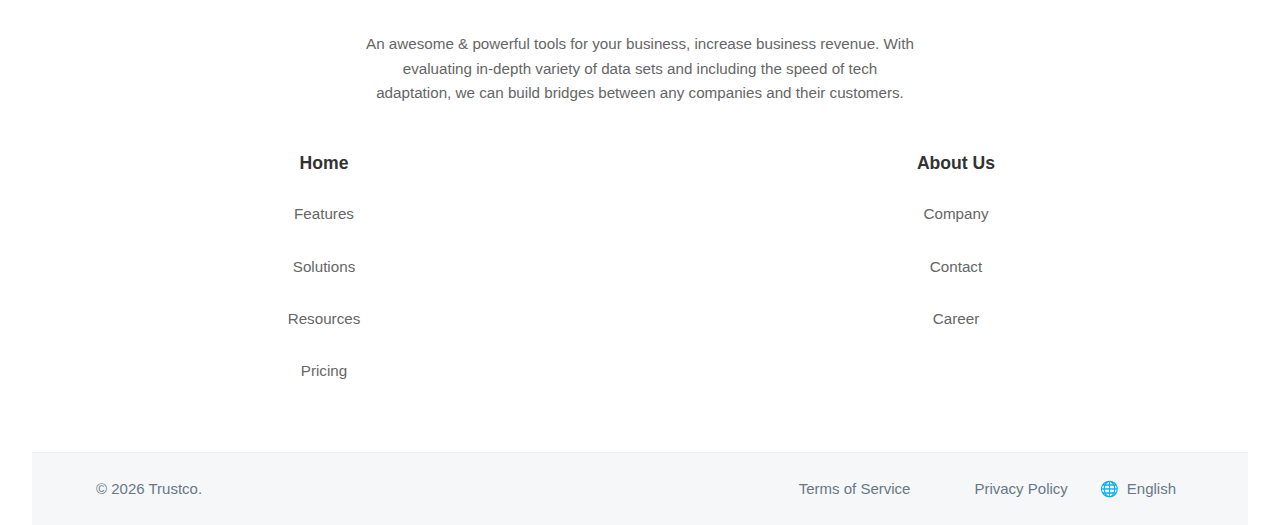
==== commit 214c407a: "updated images to assets folder name change" ====
--- a/Contact.html
+++ b/Contact.html
@@ -13,7 +13,7 @@
         <!-- Logo Section -->
         <div class="logo">
             <a href="index.html">
-                <img src="images/Logo.svg" alt="Trustco Logo">
+                <img src="assets/Logo.svg" alt="Trustco Logo">
             </a>
         </div>
 
@@ -66,7 +66,7 @@
             <div class="help-cards">
                 <!-- Email Us -->
                 <div class="help-card">
-                    <img src="images/email.png" alt="Email Icon" class="help-icon">
+                    <img src="assets/email.png" alt="Email Icon" class="help-icon">
                     <h3>Email Us</h3>
                     <p>Ask anything by emailing us and we will respond within a few days.</p>
                     <a href="#">Send Email →</a>
@@ -74,7 +74,7 @@
 
                 <!-- Drop In -->
                 <div class="help-card">
-                    <img src="images/location.png" alt="Location Icon" class="help-icon">
+                    <img src="assets/location.png" alt="Location Icon" class="help-icon">
                     <h3>Drop In</h3>
                     <p>You can meet us at our office and discuss the details of your questions.</p>
                     <a href="#">Get Direction →</a>
@@ -82,7 +82,7 @@
 
                 <!-- Call Us -->
                 <div class="help-card">
-                    <img src="images/call.png" alt="Call Icon" class="help-icon">
+                    <img src="assets/call.png" alt="Call Icon" class="help-icon">
                     <h3>Call Us</h3>
                     <p>Call us if your question requires a response.</p>
                     <a href="#">Call Now →</a>
@@ -131,12 +131,12 @@
             <!-- Left Section: Logo and Social Icons -->
             <div class="footer-left">
                 <div class="footer-logo">
-                    <img src="images/Logo.svg" alt="Trustco Logo">
+                    <img src="assets/Logo.svg" alt="Trustco Logo">
                 </div>
                 <div class="social-icons">
-                    <a href="#" aria-label="Facebook"><img src="images/Icon.png" alt="Facebook"></a>
-                    <a href="#" aria-label="Instagram"><img src="images/Icon1.png" alt="Instagram"></a>
-                    <a href="#" aria-label="YouTube"><img src="images/Icon3.png" alt="YouTube"></a>
+                    <a href="#" aria-label="Facebook"><img src="assets/Icon.png" alt="Facebook"></a>
+                    <a href="#" aria-label="Instagram"><img src="assets/Icon1.png" alt="Instagram"></a>
+                    <a href="#" aria-label="YouTube"><img src="assets/Icon3.png" alt="YouTube"></a>
                 </div>
             </div>
 
--- a/style.css
+++ b/style.css
@@ -199,25 +199,26 @@
 }
 
 .video-btn {
-    background: var(--white);
-    color: var(--primary-color);
-    border: 2px solid var(--primary-color);
+    background-color: var(--primary-color);
+    color: var(--white);
+    border: none;
+    padding: 0.8rem 1.5rem;
+    border-radius: 30px;
     display: flex;
     align-items: center;
-    gap: 8px;
-    transition: transform 0.3s ease, background-color 0.3s ease, color 0.3s ease;
+    gap: 0.5rem;
+    cursor: pointer;
+    transition: all 0.3s ease;
 }
 
 .video-btn:hover {
     transform: translateY(-2px);
-    background-color: var(--primary-color);
-    color: var(--white);
-}
-
-.video-btn img.play-icon {
-    width: 20px;
-    height: 20px;
-    margin-right: 8px;
+    opacity: 0.9;
+}
+
+.play-icon {
+    width: 24px;
+    height: 24px;
 }
 
 /* Media Queries */
@@ -760,198 +761,144 @@
 /* Benefits Section */
 /* ============================= */
 #benefit-section {
-    display: flex;
-    justify-content: center;
-    align-items: center;
-    padding: var(--spacing-xl) 5%;
+    padding: clamp(3rem, 5vw, 5rem) clamp(1rem, 5vw, 2rem);
     background-color: var(--white);
 }
 
 .benefit-container {
-    display: flex;
-    align-items: flex-start;
     max-width: 1200px;
-    width: 100%;
-    gap: var(--spacing-xl);
+    margin: 0 auto;
+    display: flex;
+    flex-direction: column;
+    gap: clamp(2rem, 4vw, 3rem);
 }
 
 /* Left Side - Text Content */
 .benefit-text {
-    flex: 1;
-    max-width: 400px;
+    max-width: 600px;
+    margin: 0 auto;
+    text-align: center;
 }
 
 .badge {
     display: inline-block;
     background-color: var(--primary-color);
     color: var(--white);
-    padding: 6px 14px;
-    border-radius: 15px;
-    font-size: 0.875rem;
+    padding: 0.5rem 1rem;
+    border-radius: 2rem;
+    font-size: clamp(0.875rem, 1.5vw, 1rem);
+    font-weight: 600;
+    margin-bottom: clamp(1rem, 2vw, 1.5rem);
+}
+
+.benefit-heading {
+    font-size: clamp(2rem, 4vw, 2.8rem);
     font-weight: bold;
-    margin-bottom: var(--spacing-md);
-}
-
-.benefit-heading {
-    font-size: 2.8rem;
-    font-weight: bold;
-    margin-bottom: var(--spacing-md);
+    margin-bottom: clamp(1rem, 2vw, 1.5rem);
     color: var(--text-color);
     line-height: 1.2;
 }
 
 .benefit-description {
-    font-size: 1.2rem;
+    font-size: clamp(1rem, 1.5vw, 1.2rem);
     color: var(--light-text);
     line-height: 1.6;
+    max-width: 500px;
+    margin: 0 auto;
 }
 
 /* Right Side - Benefit Cards */
 .benefit-cards {
     display: grid;
-    grid-template-columns: repeat(3, 1fr);
-    gap: var(--spacing-lg);
-    flex: 1.5;
+    grid-template-columns: repeat(auto-fit, minmax(min(100%, 300px), 1fr));
+    gap: clamp(1.5rem, 3vw, 2rem);
+    width: 100%;
 }
 
 .benefit-card {
     background-color: var(--background-color);
-    padding: var(--spacing-xl);
-    border-radius: 12px;
-    box-shadow: 0 4px 10px rgba(0, 0, 0, 0.1);
+    padding: clamp(1.5rem, 3vw, 2rem);
+    border-radius: 1rem;
+    box-shadow: 0 4px 20px rgba(0, 0, 0, 0.08);
     transition: transform 0.3s ease, box-shadow 0.3s ease;
+    display: flex;
+    flex-direction: column;
+    gap: 1rem;
 }
 
 .benefit-card:hover {
     transform: translateY(-5px);
-    box-shadow: 0 8px 20px rgba(0, 0, 0, 0.15);
-}
-
-.card-icon {
-    width: 70px;
-    margin-bottom: var(--spacing-md);
-}
-
-.card-icon img {
-    width: 100%;
+    box-shadow: 0 8px 30px rgba(0, 0, 0, 0.15);
+}
+
+.benefit-card img {
+    width: clamp(3rem, 15%, 4rem);
     height: auto;
-    object-fit: contain;
+    margin-bottom: 0.5rem;
 }
 
 .benefit-card h3 {
-    font-size: 1.3rem;
-    font-weight: bold;
+    font-size: clamp(1.25rem, 2vw, 1.5rem);
+    font-weight: 600;
     color: var(--text-color);
-    margin-bottom: var(--spacing-sm);
+    margin-bottom: 0.5rem;
 }
 
 .benefit-card p {
-    font-size: 1rem;
+    font-size: clamp(0.9rem, 1.5vw, 1rem);
     color: var(--light-text);
-    line-height: 1.5;
-}
-
-/* Responsive Styles */
-@media (max-width: 1200px) {
+    line-height: 1.6;
+    margin: 0;
+}
+
+/* Desktop Layout (1024px and above) */
+@media (min-width: 1024px) {
     .benefit-container {
-        padding: 0 var(--spacing-lg);
-    }
-
-    .benefit-heading {
-        font-size: 2.4rem;
+        flex-direction: row;
+        align-items: flex-start;
+    }
+
+    .benefit-text {
+        flex: 1;
+        text-align: left;
+        margin: 0;
     }
 
     .benefit-cards {
-        gap: var(--spacing-md);
-    }
-}
-
-@media (max-width: 1024px) {
-    .benefit-container {
-        flex-direction: column;
-        align-items: center;
-        text-align: center;
-    }
-
-    .benefit-text {
-        max-width: 600px;
-        margin-bottom: var(--spacing-xl);
-    }
-
-    .benefit-cards {
-        width: 100%;
+        flex: 2;
         grid-template-columns: repeat(3, 1fr);
     }
-
-    .card-icon {
-        margin-left: auto;
-        margin-right: auto;
-    }
-}
-
-@media (max-width: 768px) {
-    #benefit-section {
-        padding: var(--spacing-xl) var(--spacing-md);
-    }
-
-    .benefit-heading {
-        font-size: 2rem;
-    }
-
-    .benefit-description {
-        font-size: 1.1rem;
-    }
-
+}
+
+/* Tablet Layout (768px to 1023px) */
+@media (min-width: 768px) and (max-width: 1023px) {
     .benefit-cards {
         grid-template-columns: repeat(2, 1fr);
-        gap: var(--spacing-lg);
     }
 
     .benefit-card {
-        padding: var(--spacing-lg);
         text-align: center;
     }
 
-    .card-icon {
-        width: 60px;
-    }
-}
-
-@media (max-width: 480px) {
-    #benefit-section {
-        padding: var(--spacing-lg) var(--spacing-md);
-    }
-
-    .benefit-text {
-        max-width: 100%;
-    }
-
-    .benefit-heading {
-        font-size: 1.8rem;
-    }
-
-    .benefit-description {
-        font-size: 1rem;
-    }
-
-    .benefit-card {
-        padding: var(--spacing-md);
-    }
-
-    .card-icon {
-        width: 50px;
-    }
-
-    .benefit-card h3 {
-        font-size: 1.2rem;
-    }
-
-    .benefit-card p {
-        font-size: 0.9rem;
-    }
-
+    .benefit-card img {
+        margin: 0 auto 0.5rem;
+    }
+}
+
+/* Mobile Layout (below 768px) */
+@media (max-width: 767px) {
     .benefit-cards {
         grid-template-columns: 1fr;
+        max-width: 400px;
+        margin: 0 auto;
+    }
+
+    .benefit-card {
+        text-align: center;
+    }
+
+    .benefit-card img {
+        margin: 0 auto 0.5rem;
     }
 }
 
@@ -1871,7 +1818,6 @@
     background-color: #0D0D0D;
     color: white;
     padding: clamp(2rem, 5vw, 5rem) clamp(1.25rem, 5vw, 10%);
-    padding: clamp(2rem, 5vw, 5rem) clamp(1.25rem, 5vw, 10%);
     position: relative;
     margin-top: 2.5rem;
     min-height: 490px;
@@ -1882,11 +1828,9 @@
 .cta-content {
     max-width: 50%;
     z-index: 1;
-    z-index: 1;
 }
 
 .cta-heading {
-    font-size: clamp(1.75rem, 4vw, 2.625rem);
     font-size: clamp(1.75rem, 4vw, 2.625rem);
     font-weight: bold;
     line-height: 1.2;
@@ -1896,15 +1840,12 @@
 .cta-btn {
     background-color: #FFC857;
     border: none;
-    padding: clamp(0.75rem, 2vw, 0.875rem) clamp(1.25rem, 3vw, 1.5rem);
-    font-size: clamp(1rem, 2vw, 1.125rem);
     padding: clamp(0.75rem, 2vw, 0.875rem) clamp(1.25rem, 3vw, 1.5rem);
     font-size: clamp(1rem, 2vw, 1.125rem);
     font-weight: bold;
     border-radius: 8px;
     cursor: pointer;
     margin-top: clamp(1rem, 3vw, 1.25rem);
-    margin-top: clamp(1rem, 3vw, 1.25rem);
     display: inline-block;
     transition: 0.3s ease-in-out;
     white-space: nowrap;
@@ -1913,22 +1854,17 @@
 .cta-btn:hover {
     background-color: #E5B23A;
     transform: translateY(-2px);
-    transform: translateY(-2px);
 }
 
 .cta-subtext {
     font-size: clamp(0.875rem, 1.5vw, 1rem);
     margin-top: clamp(0.625rem, 2vw, 0.75rem);
-    font-size: clamp(0.875rem, 1.5vw, 1rem);
-    margin-top: clamp(0.625rem, 2vw, 0.75rem);
     opacity: 0.8;
 }
 
 /* CTA Right Image */
 .cta-image-wrapper {
     position: relative;
-    max-width: 50%;
-    margin-left: 2rem;
     max-width: 50%;
     margin-left: 2rem;
 }
@@ -1946,8 +1882,6 @@
     position: absolute;
     width: clamp(35px, 5vw, 55px);
     height: clamp(120px, 15vw, 180px);
-    width: clamp(35px, 5vw, 55px);
-    height: clamp(120px, 15vw, 180px);
     border-radius: 12px;
 }
 
@@ -1963,27 +1897,6 @@
     bottom: 1%;
 }
 
-/* Tablet Breakpoint */
-@media (max-width: 1024px) {
-    .cta-section {
-        padding: 3rem 5%;
-    }
-
-    .cta-content {
-        max-width: 55%;
-    }
-
-    .cta-image-wrapper {
-        max-width: 45%;
-    }
-
-    .cta-decor {
-        width: 40px;
-        height: 140px;
-    }
-}
-
-/* Mobile Breakpoint */
 /* Tablet Breakpoint */
 @media (max-width: 1024px) {
     .cta-section {
@@ -2021,8 +1934,6 @@
     .cta-heading {
         font-size: clamp(1.5rem, 6vw, 1.75rem);
         margin-bottom: 1rem;
-        font-size: clamp(1.5rem, 6vw, 1.75rem);
-        margin-bottom: 1rem;
     }
 
     .cta-btn {
@@ -2051,36 +1962,6 @@
         right: 20px;
         right: 20px;
         bottom: 5%;
-    }
-}
-
-/* Small Mobile Breakpoint */
-@media (max-width: 480px) {
-    .cta-section {
-        padding: 2rem 1rem;
-    }
-
-    .cta-heading {
-        font-size: 1.5rem;
-    }
-
-    .cta-btn {
-        font-size: 1rem;
-        padding: 0.75rem 1rem;
-        max-width: 250px;
-    }
-
-    .cta-subtext {
-        font-size: 0.875rem;
-    }
-
-    .cta-image-wrapper {
-        max-width: 95%;
-    }
-
-    .cta-decor {
-        width: 15px;
-        height: 50px;
     }
 }
 
@@ -2503,3 +2384,52 @@
         padding: var(--spacing-lg);
     }
 }
+
+/* Consolidate common styles */
+.btn {
+    border: none;
+    border-radius: 30px;
+    font-weight: bold;
+    cursor: pointer;
+    transition: all 0.3s ease;
+}
+
+/* Use the common btn class */
+.get-started, 
+.video-btn, 
+.cta-button, 
+.auth-buttons button {
+    @extend .btn;
+}
+
+/* Consolidate hover effects */
+.hover-lift {
+    transition: transform 0.3s ease, box-shadow 0.3s ease;
+}
+
+.hover-lift:hover {
+    transform: translateY(-5px);
+    box-shadow: 0 8px 20px rgba(0, 0, 0, 0.15);
+}
+
+/* Apply hover-lift class to relevant elements */
+.benefit-card,
+.testimonial-card,
+.blog-card {
+    @extend .hover-lift;
+}
+
+/* Consolidate common spacing */
+.section-padding {
+    padding: clamp(2rem, 5vw, 4rem) clamp(1rem, 3vw, 2rem);
+}
+
+/* Apply section-padding class to relevant sections */
+.hero,
+.trusted-companies,
+.video-section,
+#benefit-section,
+.testimonial-section,
+.blog-section {
+    @extend .section-padding;
+}